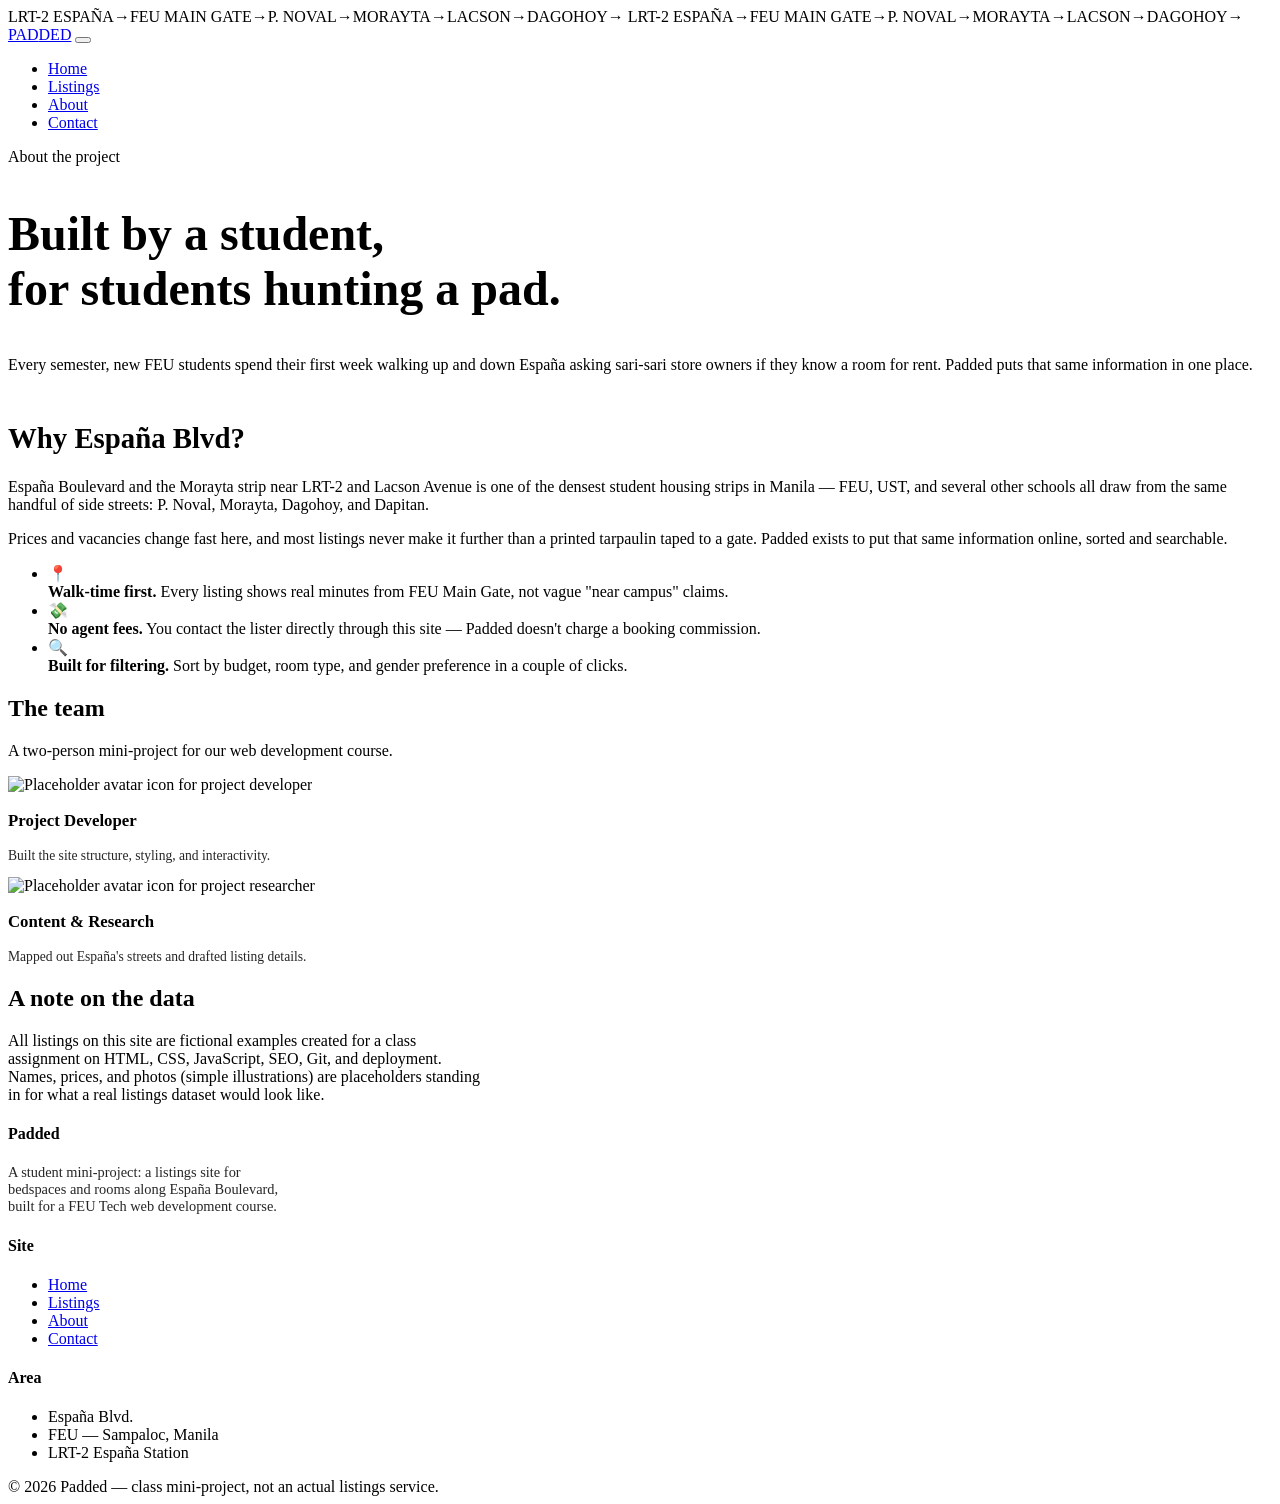
==== about.html @ 3aa0f901 "Add files via upload" ====
<!DOCTYPE html>
<html lang="en">
<head>
  <meta charset="UTF-8">
  <meta name="viewport" content="width=device-width, initial-scale=1.0">
  <title>About — Padded | Why We Built a Dorm Finder for España</title>
  <meta name="description" content="Padded is a student-built directory for bedspaces, rooms, and studios along España Boulevard near FEU — learn why it exists and how listings are vetted.">
  <link rel="preconnect" href="https://fonts.googleapis.com">
  <link href="https://fonts.googleapis.com/css2?family=Anton&family=IBM+Plex+Mono:wght@400;600&family=Work+Sans:wght@400;500;600;700&display=swap" rel="stylesheet">
  <link rel="stylesheet" href="css/style.css">
</head>
<body>

  <div class="route-strip" aria-hidden="true">
    <div class="route-strip__track">
      <span>LRT-2 ESPAÑA</span><span>→</span><span>FEU MAIN GATE</span><span>→</span><span>P. NOVAL</span><span>→</span><span>MORAYTA</span><span>→</span><span>LACSON</span><span>→</span><span>DAGOHOY</span><span>→</span>
      <span>LRT-2 ESPAÑA</span><span>→</span><span>FEU MAIN GATE</span><span>→</span><span>P. NOVAL</span><span>→</span><span>MORAYTA</span><span>→</span><span>LACSON</span><span>→</span><span>DAGOHOY</span><span>→</span>
    </div>
  </div>

  <header class="site-header">
    <nav class="nav">
      <a href="index.html" class="brand"><span class="brand__mark">PAD</span>DED</a>
      <button class="nav__toggle" id="navToggle" aria-expanded="false" aria-controls="navLinks" aria-label="Toggle navigation menu">
        <span></span><span></span><span></span>
      </button>
      <ul class="nav__links" id="navLinks">
        <li><a href="index.html">Home</a></li>
        <li><a href="listings.html">Listings</a></li>
        <li><a href="about.html" aria-current="page">About</a></li>
        <li><a href="contact.html">Contact</a></li>
      </ul>
    </nav>
  </header>

  <main>
    <section style="padding-bottom:24px;">
      <div class="container">
        <span class="eyebrow">About the project</span>
        <h1 style="font-size:clamp(2rem,4.5vw,3rem);color:var(--ink);">Built by a student,<br>for students hunting a pad.</h1>
        <p class="lead" style="margin-bottom:0;">Every semester, new FEU students spend their first week walking up and down España asking sari-sari store owners if they know a room for rent. Padded puts that same information in one place.</p>
      </div>
    </section>

    <section style="padding-top:0;">
      <div class="container">
        <div class="split">
          <div>
            <h2 style="font-size:1.8rem;">Why España Blvd?</h2>
            <p>España Boulevard and the Morayta strip near LRT-2 and Lacson Avenue is one of the densest student housing strips in Manila — FEU, UST, and several other schools all draw from the same handful of side streets: P. Noval, Morayta, Dagohoy, and Dapitan.</p>
            <p>Prices and vacancies change fast here, and most listings never make it further than a printed tarpaulin taped to a gate. Padded exists to put that same information online, sorted and searchable.</p>
          </div>
          <ul class="value-list">
            <li><span>📍</span><div><b>Walk-time first.</b> Every listing shows real minutes from FEU Main Gate, not vague "near campus" claims.</div></li>
            <li><span>💸</span><div><b>No agent fees.</b> You contact the lister directly through this site — Padded doesn't charge a booking commission.</div></li>
            <li><span>🔍</span><div><b>Built for filtering.</b> Sort by budget, room type, and gender preference in a couple of clicks.</div></li>
          </ul>
        </div>
      </div>
    </section>

    <section class="section--dark">
      <div class="container">
        <div class="section-head">
          <h2>The team</h2>
          <p>A two-person mini-project for our web development course.</p>
        </div>
        <div class="team-grid">
          <div class="team-card">
            <img class="team-card__avatar" src="assets/thumbs/casa-espana.svg" alt="Placeholder avatar icon for project developer">
            <h3 style="font-size:1.05rem;">Project Developer</h3>
            <p style="font-size:.85rem;opacity:.85;">Built the site structure, styling, and interactivity.</p>
          </div>
          <div class="team-card">
            <img class="team-card__avatar" src="assets/thumbs/morayta-studio.svg" alt="Placeholder avatar icon for project researcher">
            <h3 style="font-size:1.05rem;">Content &amp; Research</h3>
            <p style="font-size:.85rem;opacity:.85;">Mapped out España's streets and drafted listing details.</p>
          </div>
        </div>
      </div>
    </section>

    <section>
      <div class="container">
        <div class="section-head">
          <h2>A note on the data</h2>
        </div>
        <p style="max-width:60ch;">All listings on this site are fictional examples created for a class assignment on HTML, CSS, JavaScript, SEO, Git, and deployment. Names, prices, and photos (simple illustrations) are placeholders standing in for what a real listings dataset would look like.</p>
      </div>
    </section>
  </main>

  <footer class="site-footer">
    <div class="container">
      <div class="footer-grid">
        <div>
          <h4>Padded</h4>
          <p style="max-width:38ch;opacity:.85;font-size:.9rem;">A student mini-project: a listings site for bedspaces and rooms along España Boulevard, built for a FEU Tech web development course.</p>
        </div>
        <div>
          <h4>Site</h4>
          <ul>
            <li><a href="index.html">Home</a></li>
            <li><a href="listings.html">Listings</a></li>
            <li><a href="about.html">About</a></li>
            <li><a href="contact.html">Contact</a></li>
          </ul>
        </div>
        <div>
          <h4>Area</h4>
          <ul>
            <li>España Blvd.</li>
            <li>FEU — Sampaloc, Manila</li>
            <li>LRT-2 España Station</li>
          </ul>
        </div>
      </div>
      <div class="footer-bottom">
        <span>© 2026 Padded — class mini-project, not an actual listings service.</span>
      </div>
    </div>
  </footer>

  <script src="js/main.js"></script>
</body>
</html>
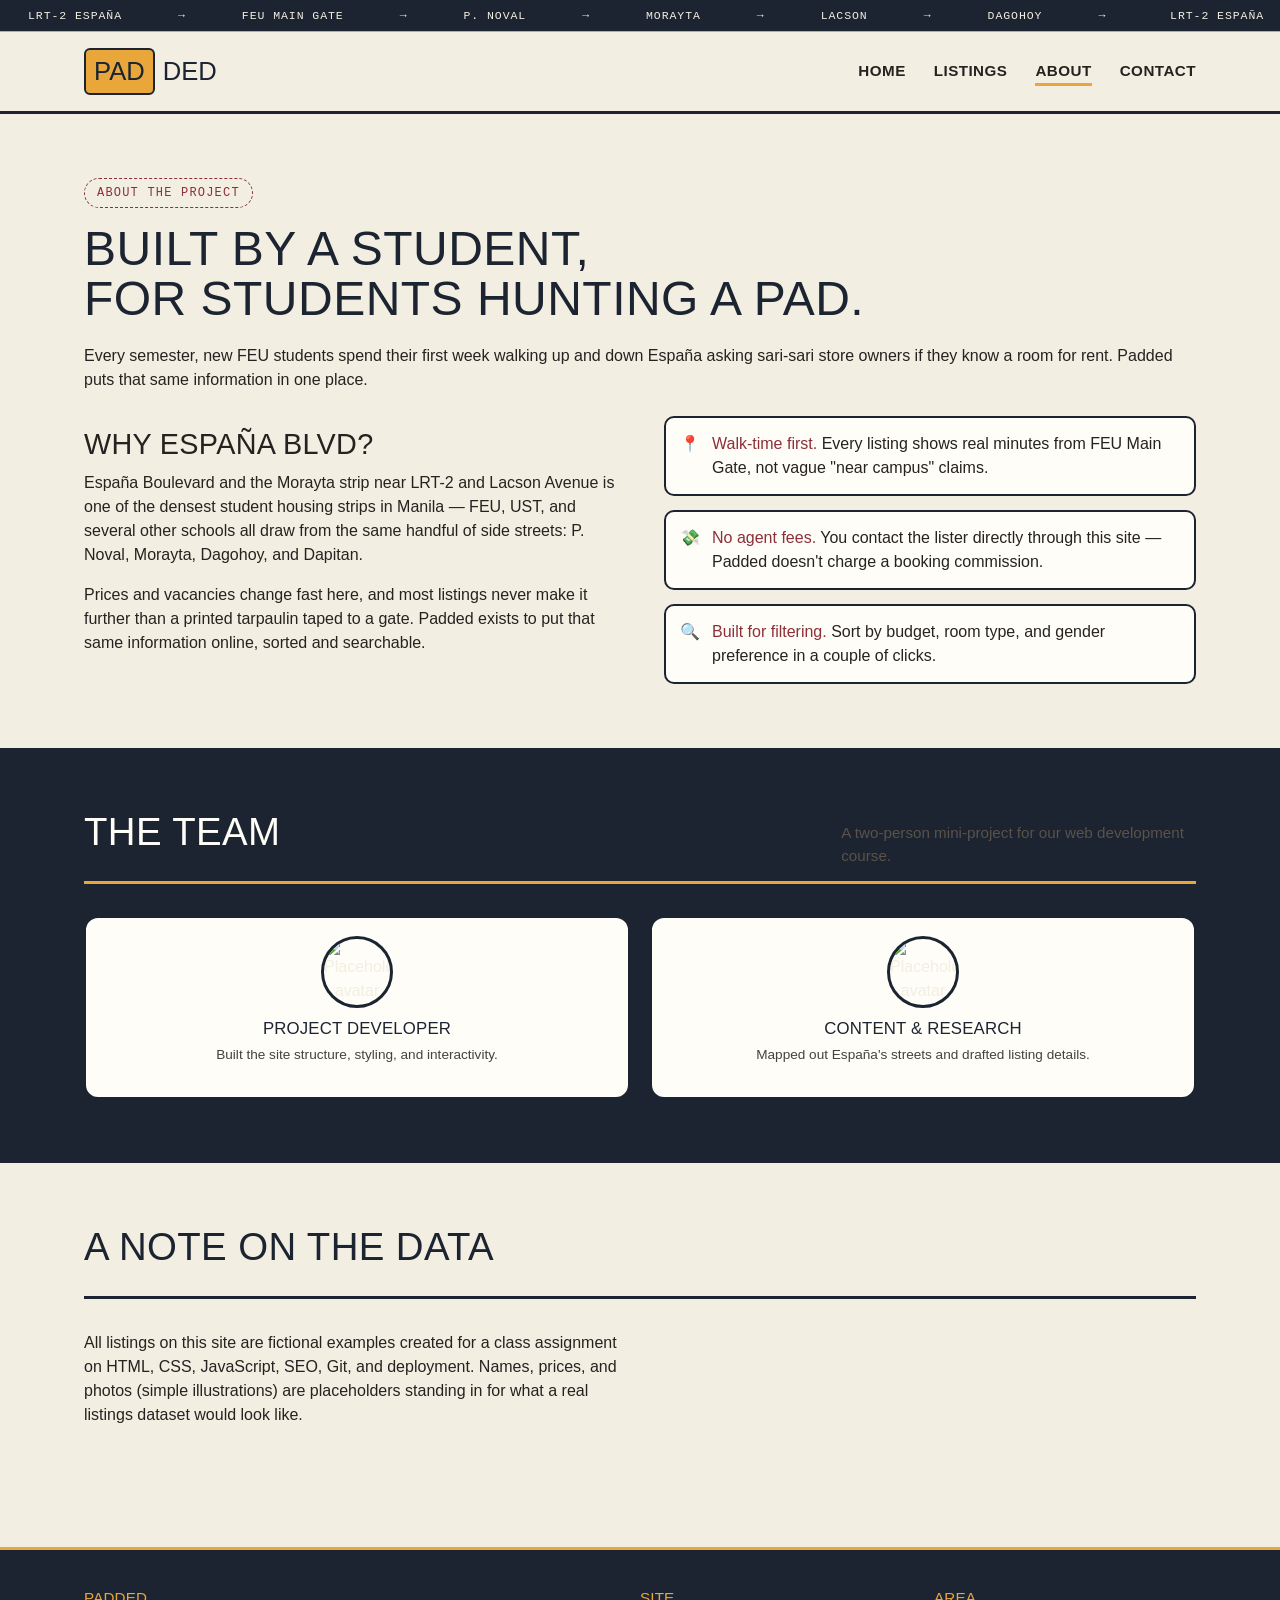
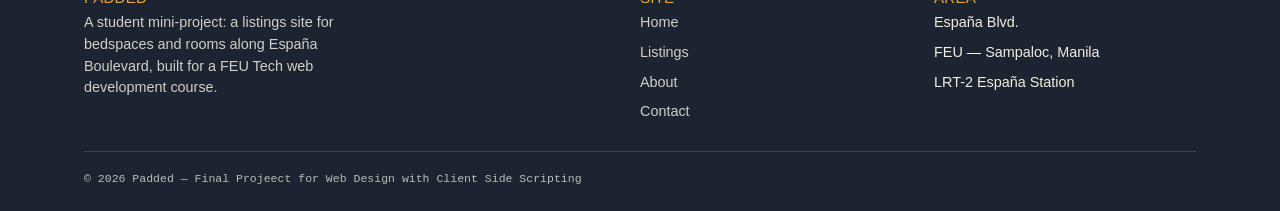
==== commit 5df4e896: "Update about.html" ====
--- a/about.html
+++ b/about.html
@@ -116,7 +116,7 @@
         </div>
       </div>
       <div class="footer-bottom">
-        <span>© 2026 Padded — class mini-project, not an actual listings service.</span>
+        <span>© 2026 Padded — Final Projeect for Web Design with Client Side Scripting</span>
       </div>
     </div>
   </footer>
--- a/css/style.css
+++ b/css/style.css
@@ -0,0 +1,834 @@
+/* =========================================================
+   PADDED — dorm hunting along España Blvd
+   Design tokens
+   ========================================================= */
+:root{
+  --ink:#1B2430;
+  --paper:#F3EEE2;
+  --paper-2:#EAE2CE;
+  --amber:#E8A63B;
+  --maroon:#8C2F39;
+  --teak:#2F6E5E;
+  --charcoal:#262220;
+  --line:#D8CFBB;
+  --white:#FFFDF8;
+
+  --font-display:'Anton', sans-serif;
+  --font-body:'Work Sans', sans-serif;
+  --font-mono:'IBM Plex Mono', monospace;
+
+  --radius:14px;
+  --max:1160px;
+}
+
+*,*::before,*::after{box-sizing:border-box;}
+html{scroll-behavior:smooth;}
+body{
+  margin:0;
+  font-family:var(--font-body);
+  color:var(--charcoal);
+  background:var(--paper);
+  line-height:1.5;
+  -webkit-font-smoothing:antialiased;
+}
+img{max-width:100%;display:block;}
+a{color:inherit;}
+h1,h2,h3,h4{
+  font-family:var(--font-display);
+  font-weight:400;
+  letter-spacing:0.01em;
+  line-height:1.05;
+  margin:0 0 .4em 0;
+  text-transform:uppercase;
+}
+p{margin:0 0 1em 0;}
+.container{max-width:var(--max);margin:0 auto;padding:0 24px;}
+:focus-visible{outline:3px solid var(--maroon);outline-offset:2px;}
+
+@media (prefers-reduced-motion: reduce){
+  *{animation-duration:0.01ms !important;transition-duration:0.01ms !important;}
+}
+
+/* =========================================================
+   Top ticker strip — signature "route line" motif
+   ========================================================= */
+.route-strip{
+  background:var(--ink);
+  color:var(--paper);
+  font-family:var(--font-mono);
+  font-size:.72rem;
+  letter-spacing:.08em;
+  text-transform:uppercase;
+  overflow:hidden;
+  white-space:nowrap;
+  border-bottom:1px solid var(--amber);
+}
+.route-strip__track{
+  display:inline-block;
+  padding:7px 0;
+  animation:scroll-left 26s linear infinite;
+}
+.route-strip__track span{margin:0 28px;}
+@keyframes scroll-left{
+  from{transform:translateX(0);}
+  to{transform:translateX(-50%);}
+}
+
+/* =========================================================
+   Header / Nav
+   ========================================================= */
+.site-header{
+  background:var(--paper);
+  border-bottom:3px solid var(--ink);
+  position:sticky;top:0;z-index:50;
+}
+.nav{
+  display:flex;
+  align-items:center;
+  justify-content:space-between;
+  padding:16px 24px;
+  max-width:var(--max);
+  margin:0 auto;
+}
+.brand{
+  display:flex;
+  align-items:baseline;
+  gap:8px;
+  font-family:var(--font-display);
+  font-size:1.6rem;
+  text-decoration:none;
+  color:var(--ink);
+}
+.brand__mark{
+  background:var(--amber);
+  color:var(--ink);
+  padding:2px 8px;
+  border-radius:6px;
+  border:2px solid var(--ink);
+}
+.brand__tag{
+  font-family:var(--font-mono);
+  font-size:.65rem;
+  text-transform:uppercase;
+  color:var(--maroon);
+  letter-spacing:.08em;
+}
+.nav__links{
+  display:flex;
+  gap:28px;
+  list-style:none;
+  margin:0;padding:0;
+  font-weight:600;
+  font-size:.95rem;
+  text-transform:uppercase;
+  letter-spacing:.03em;
+}
+.nav__links a{
+  text-decoration:none;
+  padding-bottom:4px;
+  border-bottom:3px solid transparent;
+}
+.nav__links a:hover,
+.nav__links a[aria-current="page"]{
+  border-bottom-color:var(--amber);
+}
+.nav__toggle{
+  display:none;
+  flex-direction:column;
+  gap:5px;
+  background:none;
+  border:2px solid var(--ink);
+  border-radius:8px;
+  padding:9px 11px;
+  cursor:pointer;
+}
+.nav__toggle span{
+  width:22px;height:2px;background:var(--ink);display:block;
+}
+@media (max-width:820px){
+  .nav__toggle{display:flex;}
+  .nav__links{
+    position:absolute;
+    top:100%;left:0;right:0;
+    background:var(--paper);
+    flex-direction:column;
+    gap:0;
+    border-bottom:3px solid var(--ink);
+    max-height:0;
+    overflow:hidden;
+    transition:max-height .25s ease;
+  }
+  .nav__links.is-open{max-height:320px;}
+  .nav__links li{border-top:1px solid var(--line);}
+  .nav__links a{display:block;padding:14px 24px;border-bottom:none;}
+}
+
+/* =========================================================
+   Buttons
+   ========================================================= */
+.btn{
+  display:inline-flex;
+  align-items:center;
+  gap:8px;
+  font-family:var(--font-body);
+  font-weight:700;
+  text-transform:uppercase;
+  letter-spacing:.03em;
+  font-size:.88rem;
+  padding:13px 22px;
+  border-radius:10px;
+  border:2px solid var(--ink);
+  text-decoration:none;
+  cursor:pointer;
+  transition:transform .12s ease, box-shadow .12s ease;
+  box-shadow:4px 4px 0 var(--ink);
+}
+.btn:hover{transform:translate(-2px,-2px);box-shadow:6px 6px 0 var(--ink);}
+.btn:active{transform:translate(0,0);box-shadow:2px 2px 0 var(--ink);}
+.btn--primary{background:var(--amber);color:var(--ink);}
+.btn--dark{background:var(--ink);color:var(--paper);}
+.btn--outline{background:transparent;color:var(--ink);}
+.btn--maroon{background:var(--maroon);color:var(--white);border-color:var(--ink);}
+
+/* =========================================================
+   Hero
+   ========================================================= */
+.hero{
+  padding:64px 0 48px;
+  border-bottom:3px solid var(--ink);
+  background:
+    radial-gradient(circle at 88% 12%, rgba(232,166,59,.35), transparent 40%),
+    var(--paper);
+}
+.hero__grid{
+  display:grid;
+  grid-template-columns:1.1fr .9fr;
+  gap:48px;
+  align-items:center;
+}
+@media (max-width:900px){.hero__grid{grid-template-columns:1fr;}}
+.eyebrow{
+  font-family:var(--font-mono);
+  text-transform:uppercase;
+  letter-spacing:.1em;
+  font-size:.75rem;
+  color:var(--maroon);
+  display:inline-block;
+  border:1px dashed var(--maroon);
+  border-radius:20px;
+  padding:5px 12px;
+  margin-bottom:16px;
+}
+.hero h1{font-size:clamp(2.4rem,5.5vw,4.1rem);color:var(--ink);}
+.hero h1 em{font-style:normal;color:var(--maroon);}
+.hero p.lead{font-size:1.08rem;max-width:46ch;color:#4a423a;}
+.hero__actions{display:flex;gap:14px;flex-wrap:wrap;margin-top:22px;}
+
+/* Route map signature illustration */
+.route-map{
+  background:var(--ink);
+  border-radius:var(--radius);
+  padding:28px;
+  color:var(--paper);
+  position:relative;
+  overflow:hidden;
+}
+.route-map__label{
+  font-family:var(--font-mono);
+  font-size:.7rem;
+  text-transform:uppercase;
+  letter-spacing:.08em;
+  color:var(--amber);
+  margin-bottom:18px;
+  display:block;
+}
+.route-line{list-style:none;margin:0;padding:0;position:relative;}
+.route-line::before{
+  content:"";
+  position:absolute;left:9px;top:8px;bottom:8px;
+  width:3px;background:repeating-linear-gradient(to bottom,var(--amber) 0 6px,transparent 6px 12px);
+}
+.route-line li{
+  position:relative;
+  padding:0 0 26px 34px;
+  font-size:.92rem;
+}
+.route-line li:last-child{padding-bottom:0;}
+.route-line li::before{
+  content:"";
+  position:absolute;left:2px;top:3px;
+  width:18px;height:18px;
+  background:var(--amber);
+  border:3px solid var(--ink);
+  border-radius:50%;
+}
+.route-line li strong{display:block;font-family:var(--font-display);font-size:1rem;letter-spacing:.02em;color:var(--white);}
+.route-line li span{color:#B9C0CB;font-size:.82rem;}
+.route-line li.here::before{background:var(--maroon);}
+
+/* =========================================================
+   Search bar (home + listings)
+   ========================================================= */
+.search-panel{
+  background:var(--white);
+  border:2px solid var(--ink);
+  border-radius:var(--radius);
+  padding:18px;
+  display:grid;
+  grid-template-columns:2fr 1fr 1fr auto;
+  gap:12px;
+  box-shadow:6px 6px 0 var(--ink);
+  margin-top:-30px;
+  position:relative;
+  z-index:5;
+}
+@media (max-width:760px){.search-panel{grid-template-columns:1fr;}}
+.field label{
+  display:block;
+  font-family:var(--font-mono);
+  font-size:.68rem;
+  text-transform:uppercase;
+  letter-spacing:.06em;
+  color:var(--maroon);
+  margin-bottom:5px;
+}
+.field input,.field select{
+  width:100%;
+  font-family:var(--font-body);
+  font-size:.95rem;
+  padding:10px 12px;
+  border:2px solid var(--line);
+  border-radius:8px;
+  background:var(--paper);
+  color:var(--charcoal);
+}
+.field input:focus,.field select:focus{border-color:var(--ink);}
+.search-panel .btn{align-self:end;justify-content:center;}
+
+/* =========================================================
+   Section scaffolding
+   ========================================================= */
+section{padding:64px 0;}
+.section-head{
+  display:flex;
+  justify-content:space-between;
+  align-items:flex-end;
+  gap:24px;
+  margin-bottom:32px;
+  border-bottom:3px solid var(--ink);
+  padding-bottom:14px;
+}
+.section-head h2{font-size:clamp(1.7rem,3.4vw,2.4rem);color:var(--ink);}
+.section-head p{margin:0;max-width:42ch;color:#5b5249;font-size:.95rem;}
+.section--dark{background:var(--ink);color:var(--paper);}
+.section--dark h2{color:var(--white);}
+.section--dark .section-head{border-bottom-color:var(--amber);}
+
+/* =========================================================
+   Listing cards
+   ========================================================= */
+.listing-grid{
+  display:grid;
+  grid-template-columns:repeat(auto-fill,minmax(280px,1fr));
+  gap:26px;
+}
+.card{
+  background:var(--white);
+  border:2px solid var(--ink);
+  border-radius:var(--radius);
+  overflow:hidden;
+  display:flex;
+  flex-direction:column;
+  transition:transform .15s ease, box-shadow .15s ease;
+  cursor:pointer;
+}
+.card:hover{transform:translateY(-4px);box-shadow:6px 8px 0 var(--ink);}
+.card:focus-visible{outline:3px solid var(--amber);outline-offset:2px;}
+.card__thumb{
+  aspect-ratio:4/3;
+  display:flex;align-items:center;justify-content:center;
+  border-bottom:2px solid var(--ink);
+  position:relative;
+}
+.card__thumb-hint{
+  position:absolute;
+  bottom:8px;right:10px;
+  font-family:var(--font-mono);
+  font-size:.68rem;
+  background:rgba(27,36,48,.75);
+  color:var(--paper);
+  padding:4px 8px;
+  border-radius:20px;
+  opacity:0;
+  transform:translateY(4px);
+  transition:opacity .15s ease, transform .15s ease;
+}
+.card:hover .card__thumb-hint,
+.card:focus-visible .card__thumb-hint{opacity:1;transform:translateY(0);}
+.card__body{padding:16px 18px 20px;display:flex;flex-direction:column;gap:8px;flex:1;}
+.card__top{display:flex;justify-content:space-between;align-items:flex-start;gap:10px;}
+.card__title{font-family:var(--font-display);font-size:1.15rem;letter-spacing:.01em;color:var(--ink);}
+.card__street{font-size:.82rem;color:#6b6156;font-family:var(--font-mono);}
+.fare-tag{
+  font-family:var(--font-mono);
+  background:var(--maroon);
+  color:var(--white);
+  padding:6px 10px;
+  border-radius:8px;
+  font-size:.8rem;
+  white-space:nowrap;
+  border:1px dashed var(--paper);
+}
+.chip-row{display:flex;flex-wrap:wrap;gap:6px;margin-top:2px;}
+.chip{
+  font-family:var(--font-mono);
+  font-size:.68rem;
+  text-transform:uppercase;
+  letter-spacing:.04em;
+  background:var(--paper-2);
+  border:1px solid var(--line);
+  border-radius:20px;
+  padding:4px 10px;
+}
+.chip--route{background:var(--amber);border-color:var(--ink);color:var(--ink);font-weight:700;}
+.card__foot{
+  margin-top:auto;
+  display:flex;
+  justify-content:space-between;
+  align-items:center;
+  padding-top:10px;
+  border-top:1px solid var(--line);
+}
+.card__foot a{
+  font-weight:700;font-size:.85rem;text-transform:uppercase;
+  text-decoration:none;color:var(--maroon);
+}
+.tally{font-family:var(--font-mono);font-size:.75rem;color:#6b6156;}
+
+/* =========================================================
+   Filter bar (listings page)
+   ========================================================= */
+.filter-bar{
+  display:flex;
+  flex-wrap:wrap;
+  gap:10px;
+  margin-bottom:30px;
+}
+.filter-btn{
+  font-family:var(--font-mono);
+  font-size:.78rem;
+  text-transform:uppercase;
+  letter-spacing:.04em;
+  background:var(--white);
+  border:2px solid var(--ink);
+  border-radius:24px;
+  padding:8px 16px;
+  cursor:pointer;
+}
+.filter-btn.is-active{background:var(--ink);color:var(--paper);}
+.results-empty{
+  border:2px dashed var(--line);
+  border-radius:var(--radius);
+  padding:40px;
+  text-align:center;
+  color:#6b6156;
+  font-family:var(--font-mono);
+}
+
+/* =========================================================
+   Stat / value strip
+   ========================================================= */
+.stat-strip{
+  display:grid;
+  grid-template-columns:repeat(4,1fr);
+  gap:1px;
+  background:var(--ink);
+  border:2px solid var(--ink);
+  border-radius:var(--radius);
+  overflow:hidden;
+}
+@media (max-width:700px){.stat-strip{grid-template-columns:repeat(2,1fr);}}
+.stat-strip__item{
+  background:var(--paper);
+  padding:22px 18px;
+  text-align:center;
+}
+.stat-strip__num{font-family:var(--font-display);font-size:2.1rem;color:var(--maroon);display:block;}
+.stat-strip__label{font-family:var(--font-mono);font-size:.72rem;text-transform:uppercase;color:#6b6156;}
+
+/* =========================================================
+   How-it-works steps
+   ========================================================= */
+.steps{
+  display:grid;
+  grid-template-columns:repeat(3,1fr);
+  gap:24px;
+}
+@media (max-width:820px){.steps{grid-template-columns:1fr;}}
+.step{
+  background:var(--white);
+  border:2px solid var(--ink);
+  border-radius:var(--radius);
+  padding:22px;
+}
+.step__num{
+  font-family:var(--font-mono);
+  color:var(--amber);
+  -webkit-text-stroke:1px var(--ink);
+  font-size:2.2rem;
+  display:block;
+  margin-bottom:8px;
+}
+.step h3{color:var(--ink);}
+.step p{color:var(--charcoal);}
+
+/* =========================================================
+   About page bits
+   ========================================================= */
+.split{
+  display:grid;
+  grid-template-columns:1fr 1fr;
+  gap:48px;
+  align-items:center;
+}
+@media (max-width:860px){.split{grid-template-columns:1fr;}}
+.value-list{list-style:none;margin:0;padding:0;display:grid;gap:14px;}
+.value-list li{
+  display:flex;gap:12px;
+  padding:14px;
+  border:2px solid var(--ink);
+  border-radius:10px;
+  background:var(--white);
+}
+.value-list b{font-family:var(--font-display);font-weight:400;color:var(--maroon);}
+
+.team-grid{display:grid;grid-template-columns:repeat(auto-fit,minmax(200px,1fr));gap:20px;}
+.team-card{text-align:center;background:var(--white);border:2px solid var(--ink);border-radius:var(--radius);padding:18px;}
+.team-card__avatar{width:72px;height:72px;border-radius:50%;margin:0 auto 12px;border:3px solid var(--ink);}
+.team-card h3{color:var(--ink);}
+.team-card p{color:var(--charcoal);opacity:1;}
+
+/* =========================================================
+   Contact page
+   ========================================================= */
+.contact-grid{display:grid;grid-template-columns:1fr 1fr;gap:48px;}
+@media (max-width:860px){.contact-grid{grid-template-columns:1fr;}}
+.form-card{
+  background:var(--white);
+  border:2px solid var(--ink);
+  border-radius:var(--radius);
+  padding:28px;
+  box-shadow:6px 6px 0 var(--ink);
+}
+.form-row{margin-bottom:18px;}
+.form-row label{
+  display:block;font-family:var(--font-mono);font-size:.72rem;
+  text-transform:uppercase;letter-spacing:.05em;margin-bottom:6px;color:var(--ink);
+}
+.form-row input,.form-row select,.form-row textarea{
+  width:100%;padding:11px 13px;border:2px solid var(--line);border-radius:8px;
+  font-family:var(--font-body);font-size:.95rem;background:var(--paper);color:var(--charcoal);
+}
+.form-row input:focus,.form-row select:focus,.form-row textarea:focus{border-color:var(--ink);}
+.form-row textarea{resize:vertical;min-height:110px;}
+.form-row .error{
+  color:var(--maroon);font-size:.78rem;margin-top:6px;display:none;font-family:var(--font-mono);
+}
+.form-row.has-error input,
+.form-row.has-error select,
+.form-row.has-error textarea{border-color:var(--maroon);}
+.form-row.has-error .error{display:block;}
+#formStatus{
+  margin-top:16px;padding:14px;border-radius:8px;font-family:var(--font-mono);font-size:.85rem;display:none;
+}
+#formStatus.success{display:block;background:#DFF0E7;border:2px solid var(--teak);color:var(--teak);}
+#formStatus.error{display:block;background:#F6E1E4;border:2px solid var(--maroon);color:var(--maroon);}
+
+.info-card{border:2px solid var(--ink);border-radius:var(--radius);padding:22px;background:var(--ink);color:var(--paper);margin-bottom:16px;}
+.info-card h3{color:var(--amber);font-size:1.1rem;}
+.faq{border-top:1px solid var(--line);padding:14px 0;}
+.faq summary{cursor:pointer;font-weight:700;}
+
+/* =========================================================
+   Footer
+   ========================================================= */
+.site-footer{
+  background:var(--ink);
+  color:var(--paper);
+  padding:40px 0 24px;
+  margin-top:40px;
+  border-top:3px solid var(--amber);
+}
+.footer-grid{display:grid;grid-template-columns:2fr 1fr 1fr;gap:32px;margin-bottom:28px;}
+@media (max-width:700px){.footer-grid{grid-template-columns:1fr;}}
+.site-footer h4{color:var(--amber);font-size:.95rem;}
+.site-footer ul{list-style:none;margin:0;padding:0;display:grid;gap:8px;font-size:.9rem;}
+.site-footer a{text-decoration:none;color:var(--paper);opacity:.85;}
+.site-footer a:hover{opacity:1;text-decoration:underline;}
+.footer-bottom{
+  border-top:1px solid rgba(243,238,226,.2);
+  padding-top:18px;
+  display:flex;justify-content:space-between;flex-wrap:wrap;gap:10px;
+  font-family:var(--font-mono);font-size:.72rem;opacity:.75;
+}
+
+/* =========================================================
+   Utility
+   ========================================================= */
+.visually-hidden{
+  position:absolute;width:1px;height:1px;overflow:hidden;clip:rect(0 0 0 0);white-space:nowrap;
+}
+.badge-new{
+  position:absolute;top:12px;left:12px;
+  background:var(--teak);color:var(--white);
+  font-family:var(--font-mono);font-size:.68rem;text-transform:uppercase;
+  padding:4px 10px;border-radius:20px;border:1px solid var(--ink);
+}
+
+/* =========================================================
+   Photo gallery modal (opened on card click)
+   ========================================================= */
+.gallery-overlay{
+  display:none;
+  position:fixed;inset:0;
+  background:rgba(27,36,48,.78);
+  z-index:200;
+  align-items:center;justify-content:center;
+  padding:20px;
+}
+.gallery-overlay.is-open{display:flex;}
+.gallery-modal{
+  background:var(--white);
+  border:2px solid var(--ink);
+  border-radius:var(--radius);
+  width:100%;
+  max-width:640px;
+  max-height:92vh;
+  overflow:hidden;
+  display:flex;
+  flex-direction:column;
+  position:relative;
+  box-shadow:8px 10px 0 var(--ink);
+}
+.gallery-close{
+  position:absolute;top:10px;right:10px;
+  z-index:2;
+  width:34px;height:34px;
+  border-radius:50%;
+  border:2px solid var(--ink);
+  background:var(--white);
+  font-size:1rem;line-height:1;
+  cursor:pointer;
+}
+.gallery-main{
+  position:relative;
+  display:flex;align-items:center;justify-content:center;
+  aspect-ratio:4/3;
+  border-bottom:2px solid var(--ink);
+}
+.gallery-main img{
+  max-width:70%;max-height:70%;
+}
+.gallery-nav{
+  position:absolute;top:50%;transform:translateY(-50%);
+  width:38px;height:38px;
+  border-radius:50%;
+  border:2px solid var(--ink);
+  background:var(--white);
+  font-size:1rem;
+  cursor:pointer;
+}
+.gallery-nav--prev{left:12px;}
+.gallery-nav--next{right:12px;}
+.gallery-caption{
+  position:absolute;bottom:10px;left:12px;
+  font-family:var(--font-mono);
+  font-size:.72rem;
+  background:rgba(27,36,48,.75);
+  color:var(--paper);
+  padding:4px 10px;
+  border-radius:20px;
+}
+.gallery-thumbs{
+  display:flex;gap:8px;
+  padding:12px 14px;
+  overflow-x:auto;
+  border-bottom:1px solid var(--line);
+}
+.gallery-thumb{
+  flex:0 0 auto;
+  width:52px;height:44px;
+  padding:0;
+  border-radius:8px;
+  border:2px solid transparent;
+  overflow:hidden;
+  cursor:pointer;
+  background:var(--paper-2);
+}
+.gallery-thumb img{
+    width:100%;
+    height:100%;
+    object-fit:contain;
+    background:#f5f5f5;
+}
+
+.gallery-thumb.is-active{
+    border-color:var(--maroon);
+}
+
+.gallery-info{
+    display:flex;
+    justify-content:space-between;
+    align-items:center;
+    gap:12px;
+    padding:14px 18px 18px;
+    flex-wrap:wrap;
+}
+
+.gallery-info .btn{
+    text-decoration:none;
+}
+
+/* Listing Cards */
+.listing-photo{
+    width:100%;
+    height:320px;          /* Increased from 220px */
+    object-fit:cover;      /* Keeps the card looking clean */
+    display:block;
+    border-radius:12px;
+}
+
+.card__thumb{
+    overflow:hidden;
+}
+
+/* Details Page Gallery — superseded by .detail-gallery__main / .detail-thumb below */
+#amenities li{
+    margin-bottom:10px;
+}
+/* =========================================================
+   Dorm detail page
+   ========================================================= */
+.detail-header{
+  display:flex;
+  justify-content:space-between;
+  align-items:flex-end;
+  flex-wrap:wrap;
+  gap:16px;
+  border-bottom:2px solid var(--ink);
+  padding-bottom:24px;
+  margin-bottom:28px;
+}
+.detail-grid{
+  display:grid;
+  grid-template-columns:1fr 320px;
+  gap:28px;
+  align-items:start;
+}
+@media (max-width:860px){
+  .detail-grid{grid-template-columns:1fr;}
+}
+.detail-card{
+  background:var(--white);
+  border:2px solid var(--ink);
+  border-radius:var(--radius);
+  padding:22px 24px;
+  margin-bottom:24px;
+}
+.detail-card h2{font-size:1.3rem;color:var(--ink);margin-bottom:16px;}
+.detail-card--sticky{position:sticky;top:20px;margin-bottom:0;}
+
+/* Gallery */
+.detail-gallery{margin-bottom:24px;}
+.detail-gallery__main{
+  border:2px solid var(--ink);
+  border-radius:var(--radius);
+  overflow:hidden;
+  height:440px;
+  background:var(--paper-2);
+}
+.detail-gallery__main img{display:block;width:100%;height:100%;object-fit:cover;}
+@media (max-width:640px){
+  .detail-gallery__main{height:280px;}
+}
+.detail-gallery__thumbs{
+  display:flex;
+  gap:10px;
+  margin-top:10px;
+  overflow-x:auto;
+  padding-bottom:4px;
+}
+.detail-thumb{
+  flex:0 0 auto;
+  width:84px;height:64px;
+  padding:0;
+  border-radius:8px;
+  border:2px solid transparent;
+  overflow:hidden;
+  cursor:pointer;
+  background:var(--paper-2);
+}
+.detail-thumb img{width:100%;height:100%;object-fit:cover;}
+.detail-thumb.is-active{border-color:var(--maroon);}
+.detail-thumb:hover{border-color:var(--amber);}
+
+/* Rates */
+.rates-grid{
+  display:grid;
+  grid-template-columns:repeat(auto-fit,minmax(180px,1fr));
+  gap:12px;
+}
+.rate-card{
+  display:flex;
+  flex-direction:column;
+  gap:4px;
+  border:2px solid var(--line);
+  border-radius:10px;
+  padding:14px 16px;
+  background:var(--paper);
+}
+.rate-card__label{
+  font-family:var(--font-mono);
+  font-size:.72rem;
+  text-transform:uppercase;
+  letter-spacing:.05em;
+  color:#6b6156;
+}
+.rate-card__value{
+  font-weight:700;
+  font-size:1.05rem;
+  color:var(--maroon);
+}
+
+/* Amenities */
+.amenities-grid{
+  list-style:none;
+  margin:0;padding:0;
+  display:grid;
+  grid-template-columns:repeat(auto-fit,minmax(180px,1fr));
+  gap:10px 16px;
+}
+.amenities-grid li{
+  display:flex;
+  align-items:center;
+  gap:10px;
+  font-size:.95rem;
+}
+.amenity-dot{
+  width:8px;height:8px;
+  border-radius:50%;
+  background:var(--teak);
+  flex:0 0 auto;
+}
+
+/* Quick facts sidebar */
+.fact-list{margin:0 0 18px 0;display:flex;flex-direction:column;gap:12px;}
+.fact-list > div{
+  display:flex;
+  justify-content:space-between;
+  gap:12px;
+  border-bottom:1px dashed var(--line);
+  padding-bottom:10px;
+}
+.fact-list dt{font-size:.82rem;color:#6b6156;}
+.fact-list dd{margin:0;font-weight:700;color:var(--ink);text-align:right;}
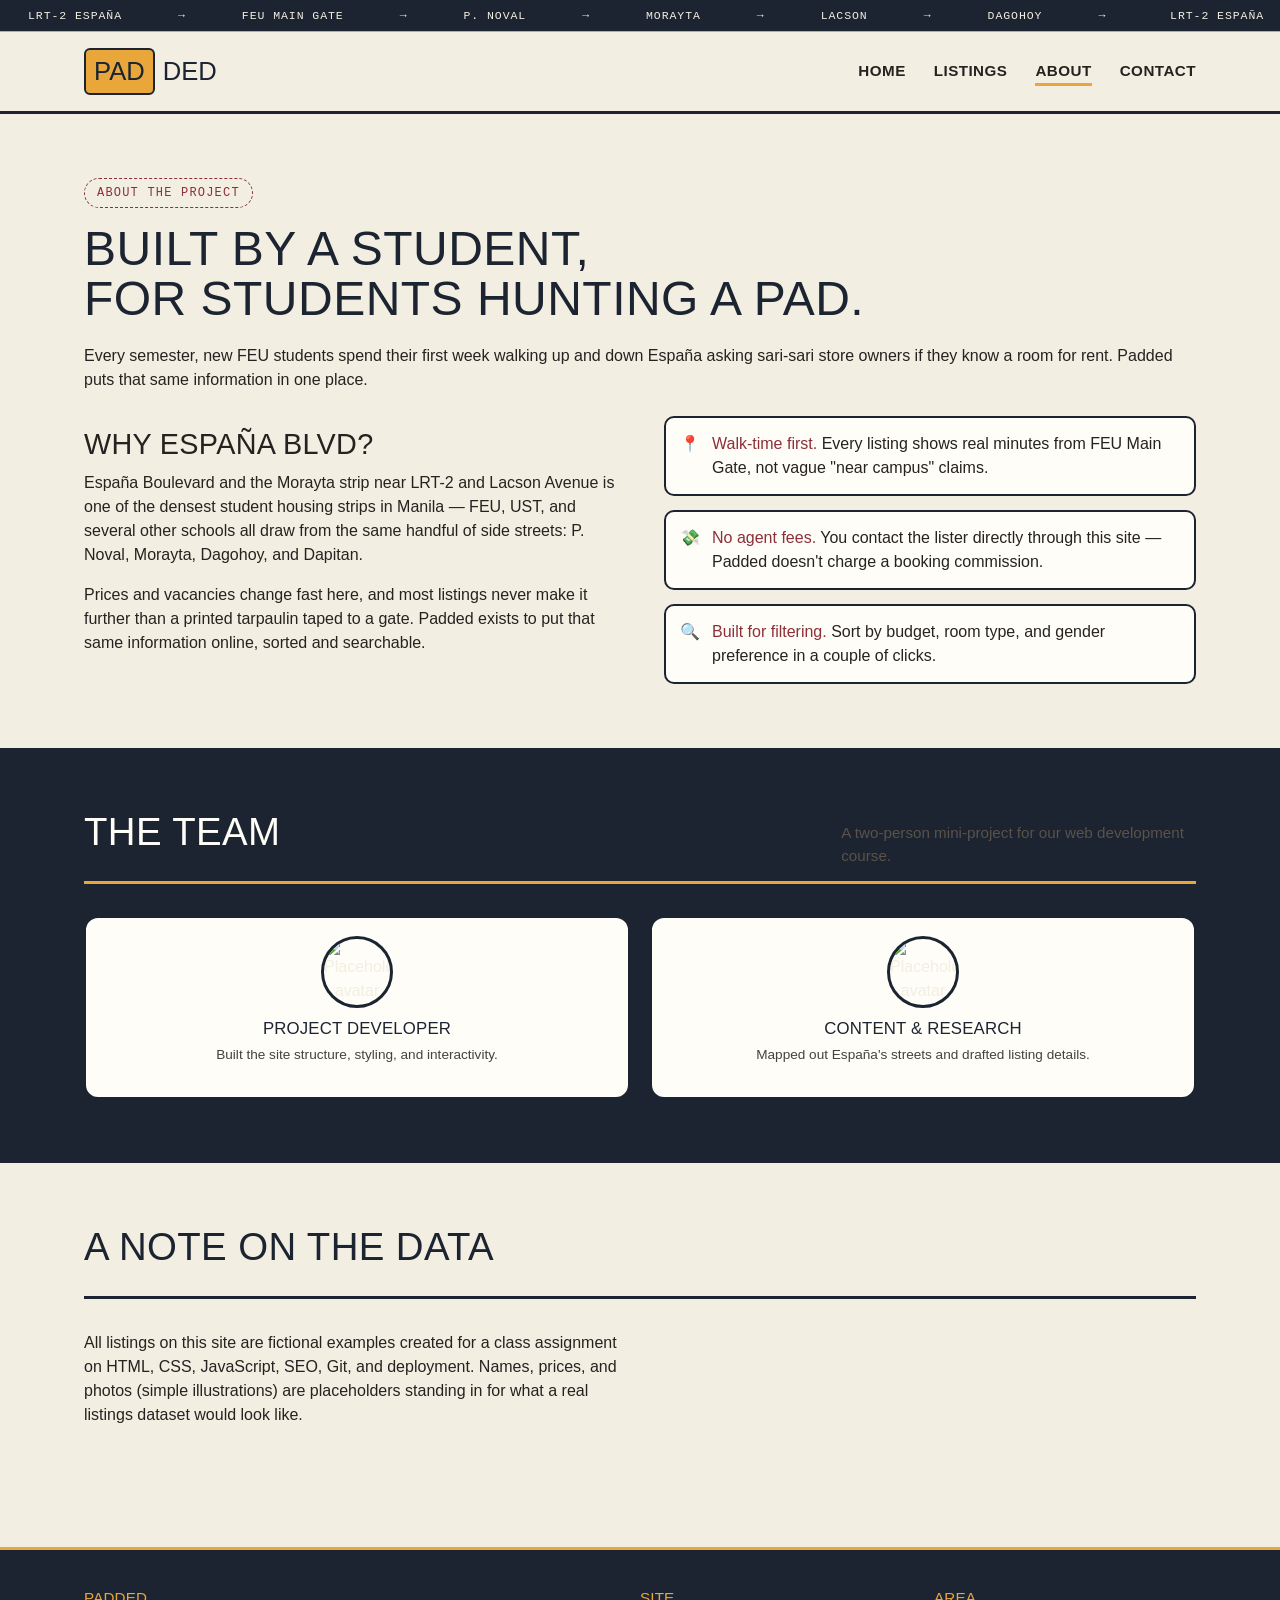
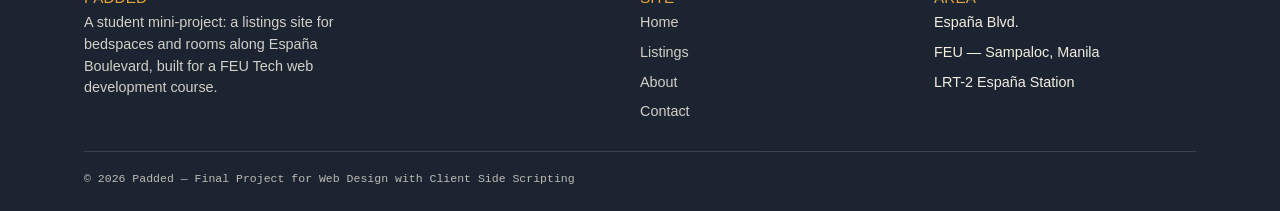
==== commit 03d27139: "Update about.html" ====
--- a/about.html
+++ b/about.html
@@ -116,7 +116,7 @@
         </div>
       </div>
       <div class="footer-bottom">
-        <span>© 2026 Padded — Final Projeect for Web Design with Client Side Scripting</span>
+        <span>© 2026 Padded — Final Project for Web Design with Client Side Scripting</span>
       </div>
     </div>
   </footer>
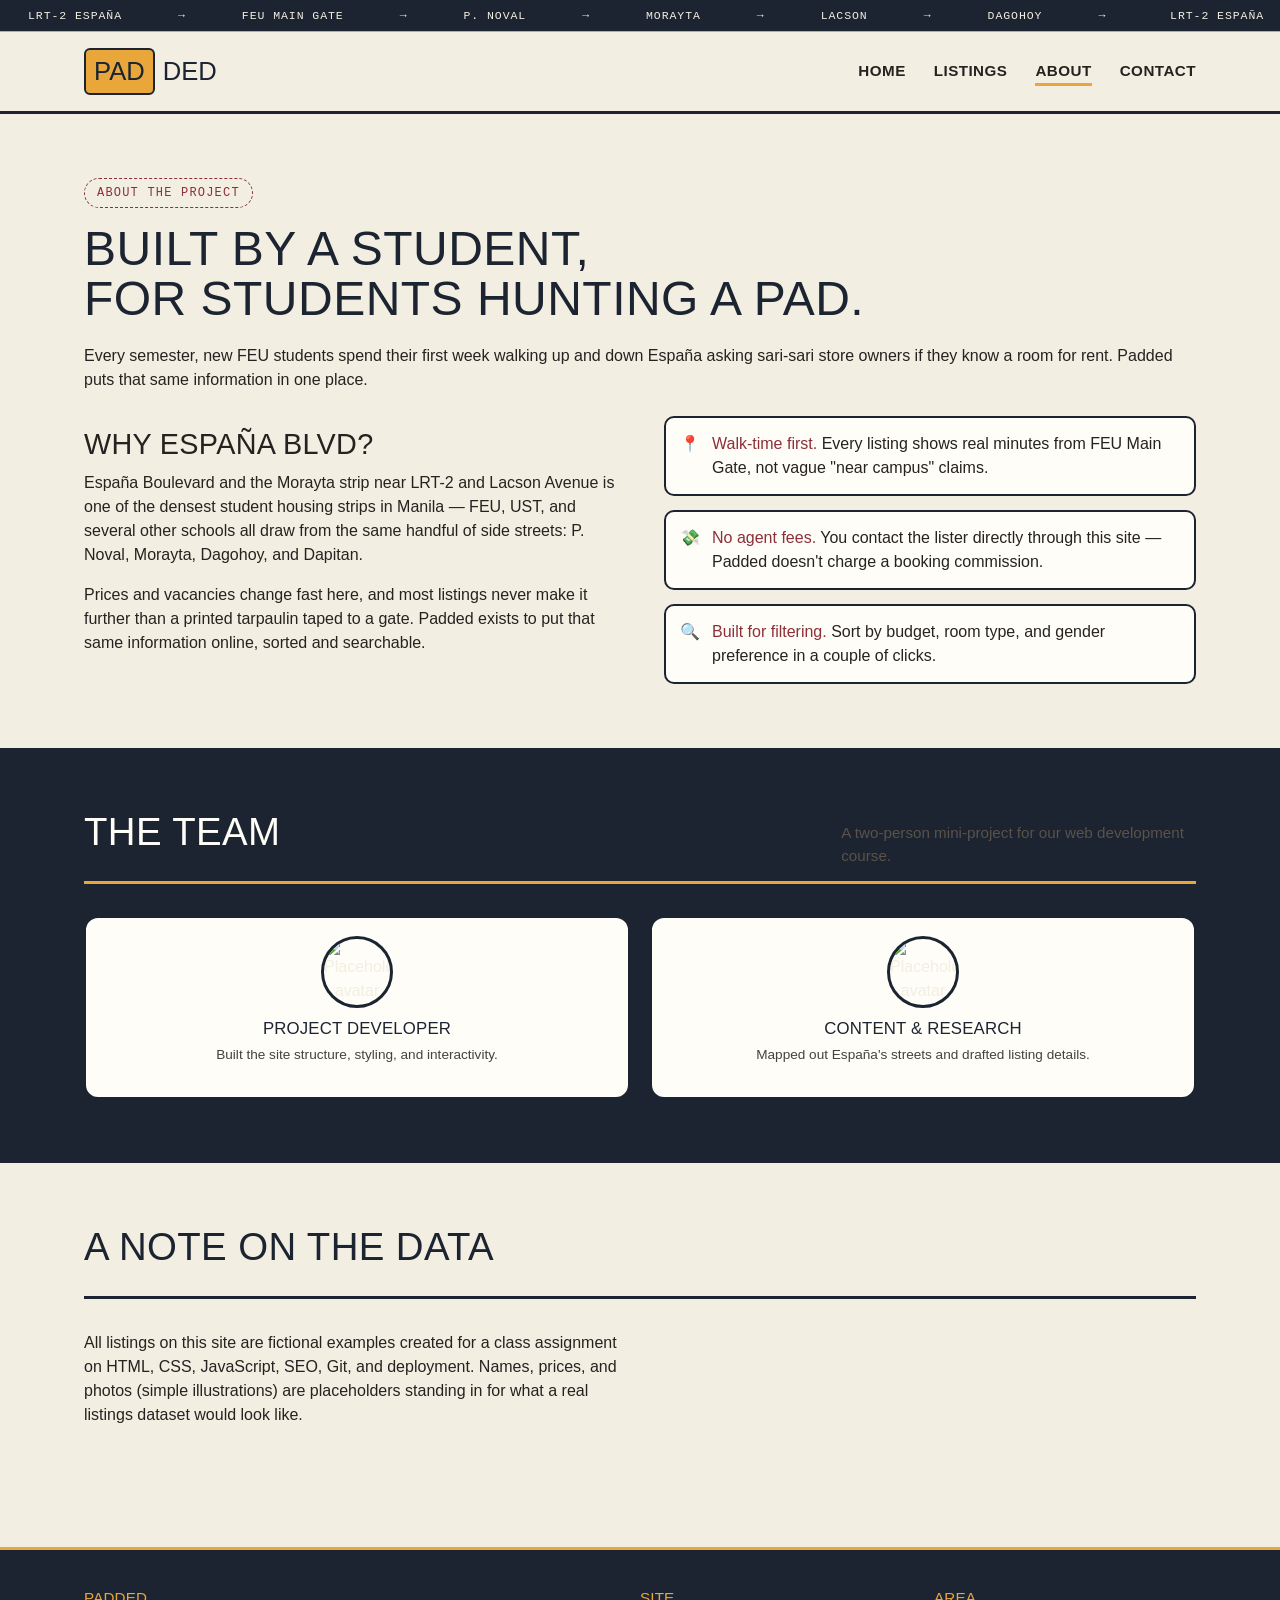
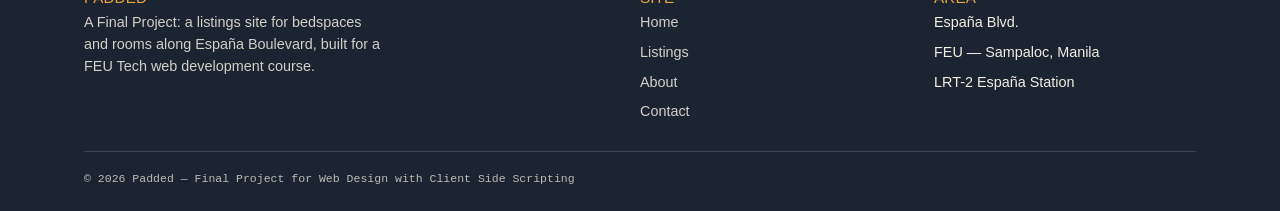
==== commit 5666af22: "Update about.html" ====
--- a/about.html
+++ b/about.html
@@ -95,7 +95,7 @@
       <div class="footer-grid">
         <div>
           <h4>Padded</h4>
-          <p style="max-width:38ch;opacity:.85;font-size:.9rem;">A student mini-project: a listings site for bedspaces and rooms along España Boulevard, built for a FEU Tech web development course.</p>
+          <p style="max-width:38ch;opacity:.85;font-size:.9rem;">A Final Project: a listings site for bedspaces and rooms along España Boulevard, built for a FEU Tech web development course.</p>
         </div>
         <div>
           <h4>Site</h4>
